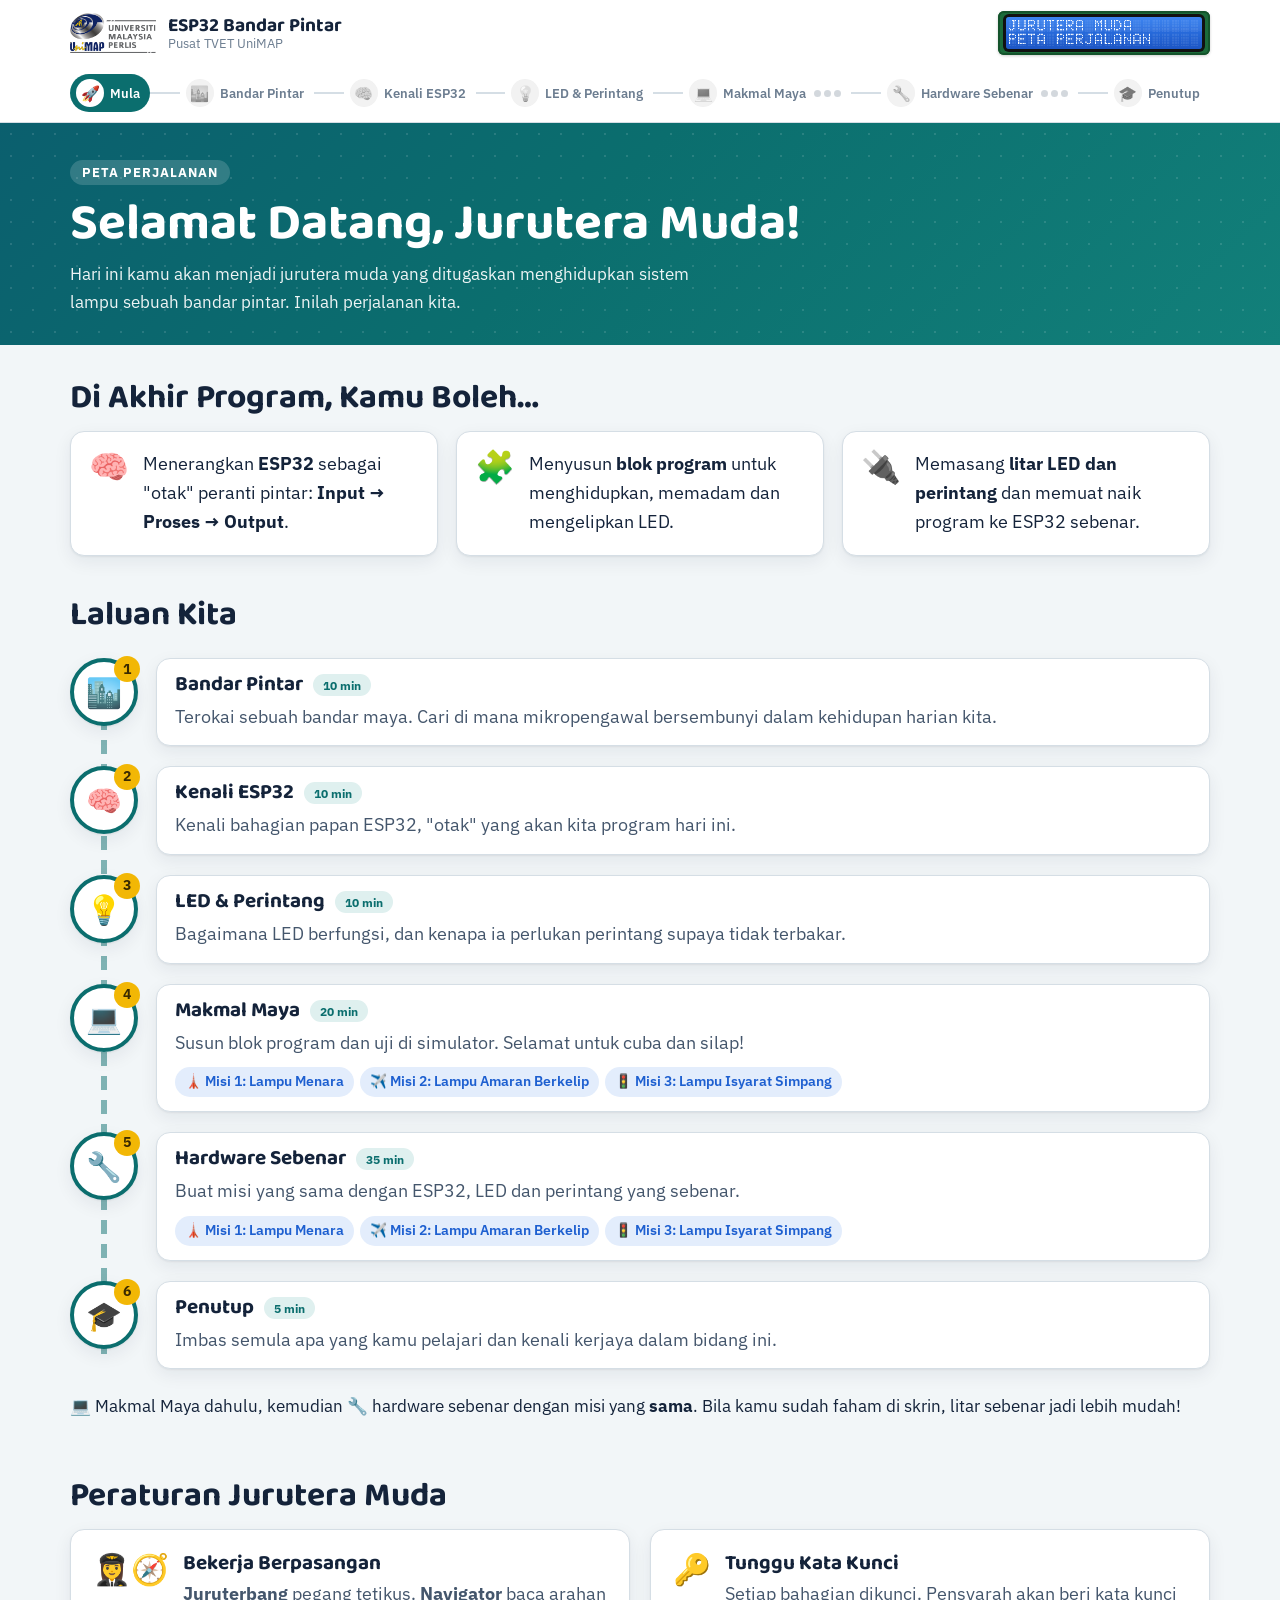
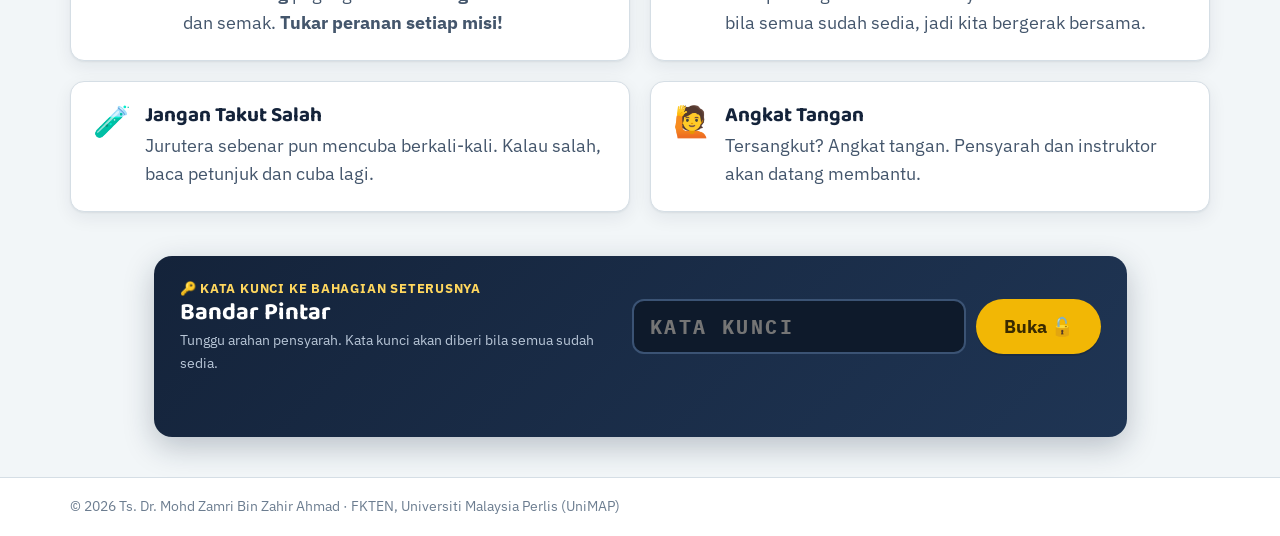
==== bandar.html @ cd4b2fec "ESP32 Bandar Pintar: interactive ESP32 training site for school students (cover LCD, journey, smart " ====
<!doctype html>
<html lang="ms">
<head>
<meta charset="utf-8">
<meta name="viewport" content="width=device-width, initial-scale=1">
<title>Bandar Pintar · ESP32 Bandar Pintar</title>
<link rel="preconnect" href="https://fonts.googleapis.com">
<link rel="preconnect" href="https://fonts.gstatic.com" crossorigin>
<link href="https://fonts.googleapis.com/css2?family=Baloo+2:wght@600;700;800&family=IBM+Plex+Mono:wght@500;600&family=IBM+Plex+Sans:wght@400;600;700&display=swap" rel="stylesheet">
<link rel="stylesheet" href="assets/css/site.css?v=4">
<link rel="stylesheet" href="assets/css/pages.css?v=4">

<link rel="icon" href="assets/img/icon.svg" type="image/svg+xml">
<script src="assets/js/config.js?v=4" defer></script>
<script src="assets/js/core.js?v=4" defer></script>
<script src="assets/js/city.js?v=4" defer></script>
</head>
<body data-step="bandar">
<main id="main"></main>
<div class="wrap" id="gate"></div>
</body>
</html>
---- assets/css/site.css ----
/* ESP32 Bandar Pintar: gaya laman */
:root {
  --paper: #f2f6f8;
  --surface: #ffffff;
  --ink: #14233a;
  --ink-2: #44566c;
  --ink-3: #6c7d90;
  --rule: #d5dee5;
  --teal: #0b6e6e;
  --teal-2: #0f8a8a;
  --teal-soft: #dff0ef;
  --blue: #1d5fd0;
  --blue-soft: #e3edfc;
  --amber: #b07300;
  --amber-2: #f2b705;
  --amber-soft: #fdf2d6;
  --red: #c8372d;
  --green: #1f8a4c;
  --green-soft: #def3e6;
  --focus: #1a73c7;
  --r: 14px;
  --sh: 0 1px 2px rgba(20, 35, 58, .06), 0 6px 18px rgba(20, 35, 58, .07);
  --sans: "IBM Plex Sans", "Segoe UI", Roboto, Arial, sans-serif;
  --fun: "Baloo 2", "IBM Plex Sans", "Segoe UI", sans-serif;
  --mono: "IBM Plex Mono", Consolas, monospace;
  --wrap: 1180px;
  color-scheme: light;
}
*, *::before, *::after { box-sizing: border-box; }
html { -webkit-text-size-adjust: 100%; text-size-adjust: 100%; }
body { margin: 0; background: var(--paper); color: var(--ink); font: 18px/1.6 var(--sans); -webkit-font-smoothing: antialiased; min-height: 100vh; display: flex; flex-direction: column; }
main { flex: 1; }
h1, h2, h3, h4 { font-family: var(--fun); line-height: 1.15; margin: 0 0 .4em; font-weight: 700; }
h1 { font-size: clamp(2rem, 1.4rem + 2.6vw, 3.2rem); }
h2 { font-size: clamp(1.5rem, 1.2rem + 1.2vw, 2.1rem); }
h3 { font-size: 1.3rem; }
p { margin: 0 0 1em; }
a { color: var(--teal); text-underline-offset: 3px; }
:focus-visible { outline: 3px solid var(--focus); outline-offset: 2px; border-radius: 4px; }
img { max-width: 100%; height: auto; }
code { font-family: var(--mono); font-size: .9em; background: var(--teal-soft); padding: 1px 6px; border-radius: 5px; }
.wrap { max-width: var(--wrap); margin: 0 auto; padding: 0 20px; }
.sr-only { position: absolute; width: 1px; height: 1px; padding: 0; margin: -1px; overflow: hidden; clip: rect(0 0 0 0); border: 0; }
@media (max-width: 560px) { .wrap { padding: 0 16px; } body { font-size: 17px; } }

/* ---------- Butang ---------- */
.btn { display: inline-flex; align-items: center; justify-content: center; gap: 8px; font: 700 1rem var(--sans); color: #fff; background: var(--teal); border: 0; border-radius: 999px; padding: 11px 22px; cursor: pointer; text-decoration: none; transition: transform .12s, background .12s, box-shadow .12s; box-shadow: 0 2px 0 rgba(0,0,0,.15); }
.btn:hover { background: var(--teal-2); color: #fff; }
.btn:active { transform: translateY(1px); }
.btn.big { font-size: 1.12rem; padding: 14px 28px; }
.btn.amber { background: var(--amber-2); color: #3a2a00; }
.btn.amber:hover { background: #ffc62a; color: #3a2a00; }
.btn.blue { background: var(--blue); }
.btn.ghost { background: transparent; color: var(--teal); box-shadow: inset 0 0 0 2px var(--teal); }
.btn.ghost:hover { background: var(--teal-soft); color: var(--teal); }
.btn:disabled { opacity: .45; cursor: not-allowed; }
.linkish { background: none; border: 0; color: inherit; font: inherit; text-decoration: underline; cursor: pointer; padding: 0; }

/* ---------- Kepala ---------- */
.top { position: sticky; top: 0; z-index: 40; background: rgba(255,255,255,.94); -webkit-backdrop-filter: blur(8px); backdrop-filter: blur(8px); border-bottom: 1px solid var(--rule); }
.top-in { display: flex; align-items: center; gap: 16px; min-height: 66px; }
.brand { display: flex; align-items: center; gap: 12px; color: var(--ink); text-decoration: none; min-width: 0; }
.brand img { width: auto; height: 40px; cursor: default; }
.brand-t { display: flex; flex-direction: column; line-height: 1.15; min-width: 0; }
.brand-t strong { font-family: var(--fun); font-size: 1.2rem; }
.brand-t small { color: var(--ink-3); font-size: .8rem; }
.mini-lcd { margin-left: auto; padding: 6px 8px; background: #1b6b3a; border: 0; border-radius: 6px; box-shadow: inset 0 0 0 2px #14532b, 0 1px 3px rgba(0,0,0,.2); cursor: pointer; line-height: 0; flex: none; }
.mini-lcd canvas { width: 196px; height: auto; border-radius: 3px; box-shadow: 0 0 0 3px #111; }
.mini-lcd:hover { filter: brightness(1.06); }
@media (max-width: 560px) { .brand img { height: 30px; } .brand-t small { display: none; } .brand-t strong { font-size: 1rem; } .mini-lcd canvas { width: 150px; } }
@media (max-width: 380px) { .brand-t { display: none; } }

/* ---------- Peta perjalanan (jalur) ---------- */
.jb { display: flex; align-items: center; gap: 0; padding: 8px 0 10px; overflow-x: auto; scrollbar-width: none; }
.jb::-webkit-scrollbar { display: none; }
.jb-s { display: flex; align-items: center; gap: 6px; padding: 5px 10px 5px 6px; border-radius: 999px; font-size: .82rem; font-weight: 600; color: var(--ink-3); text-decoration: none; white-space: nowrap; flex: none; background: transparent; }
.jb-i { display: grid; place-items: center; width: 28px; height: 28px; border-radius: 50%; background: #e7edf1; font-size: .95rem; filter: grayscale(1); opacity: .7; }
.jb-s.done { color: var(--teal); }
.jb-s.done .jb-i { background: var(--teal-soft); filter: none; opacity: 1; }
.jb-s.now { background: var(--teal); color: #fff; }
.jb-s.now .jb-i { background: #fff; filter: none; opacity: 1; }
a.jb-s:hover { background: var(--teal-soft); }
.jb-line { flex: 1 0 14px; height: 2px; background: var(--rule); min-width: 10px; }
.jb-dots { display: inline-flex; gap: 3px; margin-left: 2px; }
.jb-dots i { width: 7px; height: 7px; border-radius: 50%; background: currentColor; opacity: .3; }
.jb-dots i.d { opacity: 1; }
.jb-dots i.n { opacity: 1; box-shadow: 0 0 0 2px rgba(255,255,255,.6); }
@media (max-width: 900px) { .jb-s:not(.now) .jb-t { display: none; } .jb-s:not(.now) { padding: 3px; } }

/* ---------- Kepala halaman ---------- */
.hero { background: linear-gradient(135deg, #0b5f6e 0%, #0b6e6e 45%, #12807a 100%); color: #fff; padding: 34px 0 30px; position: relative; overflow: hidden; }
.hero::after { content: ""; position: absolute; inset: 0; background-image: radial-gradient(rgba(255,255,255,.12) 1px, transparent 1px); background-size: 22px 22px; pointer-events: none; }
.hero .wrap { position: relative; z-index: 1; }
.hero .kick { display: inline-block; font: 700 .8rem var(--sans); letter-spacing: .08em; text-transform: uppercase; background: rgba(255,255,255,.16); padding: 4px 12px; border-radius: 999px; margin-bottom: 10px; }
.hero h1 { margin: 0 0 6px; }
.hero p { margin: 0; max-width: 62ch; opacity: .93; font-size: 1.08rem; }
.hero .hi-name { color: #ffe27a; }

.sec { padding: 34px 0; }
.sec + .sec { padding-top: 6px; }
.lead { font-size: 1.12rem; color: var(--ink-2); max-width: 70ch; }
.card { background: var(--surface); border: 1px solid var(--rule); border-radius: var(--r); box-shadow: var(--sh); padding: 22px; }
.grid2 { display: grid; grid-template-columns: 1fr 1fr; gap: 20px; }
.grid3 { display: grid; grid-template-columns: repeat(3, 1fr); gap: 18px; }
@media (max-width: 860px) { .grid2, .grid3 { grid-template-columns: 1fr; } }
.callout { border-left: 5px solid var(--amber-2); background: var(--amber-soft); padding: 14px 18px; border-radius: 0 10px 10px 0; margin: 16px 0; }
.callout.teal { border-color: var(--teal); background: var(--teal-soft); }
.callout.blue { border-color: var(--blue); background: var(--blue-soft); }
.callout strong:first-child { display: block; margin-bottom: 2px; }
.pill { display: inline-block; font: 700 .78rem var(--sans); padding: 3px 10px; border-radius: 999px; background: var(--teal-soft); color: var(--teal); }

/* ---------- Kotak kata kunci ---------- */
#gate { padding: 10px 0 40px; }
.gate { display: flex; flex-wrap: wrap; align-items: center; gap: 16px 24px; background: linear-gradient(135deg, #14233a, #1f3554); color: #fff; border-radius: 18px; padding: 22px 26px; box-shadow: 0 10px 30px rgba(20,35,58,.25); }
.gate.open { justify-content: space-between; }
.gate-txt { flex: 1 1 280px; display: flex; flex-direction: column; }
.gate-k { font-size: .82rem; letter-spacing: .06em; text-transform: uppercase; color: #ffd75e; font-weight: 700; }
.gate strong { font-family: var(--fun); font-size: 1.5rem; line-height: 1.2; }
.gate small { color: #b9c7d8; font-size: .9rem; }
.gate-in { display: flex; gap: 10px; flex: 1 1 320px; }
.gate-in input { flex: 1; min-width: 0; font: 700 1.25rem var(--mono); letter-spacing: .12em; text-transform: uppercase; padding: 12px 16px; border-radius: 12px; border: 2px solid #3b5374; background: #0e1a2b; color: #fff; }
.gate-in input:focus { border-color: #ffd75e; outline: none; }
.gate .btn { background: var(--amber-2); color: #3a2a00; }
.gate-msg { flex-basis: 100%; margin: 0; min-height: 1.4em; font-weight: 600; }
.gate-msg.bad { color: #ff9d8f; }
.gate-msg.ok { color: #8ff0b4; }
.shake { animation: shake .4s; }
@keyframes shake { 20%, 60% { transform: translateX(-8px); } 40%, 80% { transform: translateX(8px); } }

/* ---------- Dialog ---------- */
.dlg-back { position: fixed; inset: 0; z-index: 100; background: rgba(10, 20, 35, .55); display: grid; place-items: center; padding: 16px; animation: fade .15s; }
.dlg { position: relative; background: var(--surface); border-radius: 16px; padding: 26px; width: min(460px, 100%); max-height: calc(100vh - 32px); overflow: auto; box-shadow: 0 20px 60px rgba(0,0,0,.3); }
.dlg.wide { width: min(720px, 100%); }
.dlg-x { position: absolute; top: 10px; right: 10px; width: 36px; height: 36px; border-radius: 50%; border: 0; background: #eef2f5; cursor: pointer; font-size: 1rem; }
.dlg h2 { padding-right: 40px; }
.dlg h3 { margin-top: 18px; font-size: 1.1rem; }
@keyframes fade { from { opacity: 0; } }
.names label { display: block; font-weight: 600; margin-bottom: 12px; }
.names input { display: block; width: 100%; margin-top: 4px; font: 600 1.1rem var(--sans); text-transform: uppercase; padding: 10px 12px; border: 2px solid var(--rule); border-radius: 10px; }
.names input:focus { border-color: var(--teal); outline: none; }
.err { color: var(--red); font-weight: 600; min-height: 1.2em; margin: 0 0 10px; }
.tbl-wrap { overflow-x: auto; }
.tbl { width: 100%; border-collapse: collapse; font-size: .95rem; }
.tbl th, .tbl td { text-align: left; padding: 7px 10px; border-bottom: 1px solid var(--rule); }
.tbl th { background: #f1f5f8; font-size: .85rem; }
.seg { display: inline-flex; border: 2px solid var(--teal); border-radius: 999px; overflow: hidden; flex-wrap: wrap; }
.seg button { border: 0; background: transparent; padding: 8px 16px; font: 700 .92rem var(--sans); color: var(--teal); cursor: pointer; }
.seg button.on { background: var(--teal); color: #fff; }
.fac-act { display: flex; flex-wrap: wrap; gap: 10px; }

/* ---------- Kuiz ---------- */
.qz { background: var(--surface); border: 1px solid var(--rule); border-radius: 12px; padding: 16px 18px; margin-bottom: 12px; }
.qz.ok { border-color: #9bd8b3; background: #f5fbf7; }
.qz-q { font-weight: 600; margin-bottom: 10px; display: flex; gap: 10px; }
.qz-n { flex: none; display: grid; place-items: center; width: 28px; height: 28px; border-radius: 50%; background: var(--teal); color: #fff; font-size: .9rem; }
.qz-o { display: flex; flex-wrap: wrap; gap: 8px; }
.qz-o button { font: 600 1rem var(--sans); padding: 9px 16px; border-radius: 10px; border: 2px solid var(--rule); background: #fff; cursor: pointer; color: var(--ink); }
.qz-o button:hover { border-color: var(--teal); }
.qz-o button.right { border-color: var(--green); background: var(--green-soft); }
.qz-o button.wrong { border-color: #e5a29a; background: #fdeceb; text-decoration: line-through; }
.qz-why { margin: 10px 0 0; color: var(--ink-2); font-size: .95rem; }
.qz-sum { font-weight: 700; color: var(--green); }

/* ---------- Kaki ---------- */
.foot { border-top: 1px solid var(--rule); color: var(--ink-3); font-size: .85rem; padding: 18px 0; background: #fff; }

/* ---------- ESP32 (SVG) ---------- */
svg text { font-family: var(--sans); }
.dk-pcb { fill: #1c2a36; stroke: #0c141b; stroke-width: 2; }
.dk-can { fill: #b8c2cb; stroke: #7d8a96; stroke-width: 1.5; }
.dk-can-t { fill: #1c2a36; font: 600 13px var(--sans); }
.dk-can-s { fill: #3b4a57; font: 10.5px var(--sans); }
.dk-ant { fill: none; stroke: #d9b45f; stroke-width: 3; }
.dk-usb { fill: #aeb8c1; stroke: #6d7a86; }
.dk-chip { fill: #0e1419; }
.dk-btnb { fill: #d7dde2; }
.dk-btnc { fill: #2b3640; stroke: #11181f; stroke-width: 2; }
.dk-btnc.down { fill: var(--amber-2); }
.dk-t { fill: #e6edf3; font: 600 10px var(--sans); }
.dk-led.red { fill: #5a2320; transition: fill .15s; }
.dk-led.red.on { fill: #ff4a3d; filter: drop-shadow(0 0 5px #ff4a3d); }
.dk-led.blue { fill: #1d2c4a; transition: fill .1s; }
.dk-led.blue.on { fill: #4ea3ff; filter: drop-shadow(0 0 8px #4ea3ff); }
.dk-pin { fill: #d9b45f; stroke: #8a6a1f; }
.dk-pin.hi { fill: var(--amber-2); stroke: #fff; stroke-width: 1.5; }
.dk-pl { fill: #c9d4dd; font: 7px var(--sans); }
.dk-pl.hi { fill: #ffd27a; font-weight: 700; font-size: 8.5px; }

/* ---------- Konfeti ---------- */
.confetti { position: fixed; inset: 0; pointer-events: none; z-index: 200; }

@media (prefers-reduced-motion: reduce) { *, *::before, *::after { animation-duration: .01ms !important; animation-iteration-count: 1 !important; transition-duration: .01ms !important; } }
.gate-in input { width: 100%; }
.gate-in, .gate-txt { min-width: 0; }
@media (max-width: 560px) {
  .gate { padding: 18px; }
  .gate-in { flex: 1 1 100%; flex-direction: column; }
  .gate strong { font-size: 1.25rem; }
}
---- assets/css/pages.css ----
/* ESP32 Bandar Pintar: gaya setiap halaman */

/* ================= Halaman hadapan ================= */
.cover { background: radial-gradient(1200px 500px at 50% -10%, #1f3d63 0%, #10203a 55%, #0b1628 100%); color: #fff; padding: 26px 0 30px; position: relative; overflow: hidden; }
.cover::before { content: ""; position: absolute; inset: 0; background-image: linear-gradient(rgba(255,255,255,.04) 1px, transparent 1px), linear-gradient(90deg, rgba(255,255,255,.04) 1px, transparent 1px); background-size: 32px 32px; pointer-events: none; }
.cover .wrap { position: relative; }
.cover-kick { text-align: center; margin: 0 0 8px; font-weight: 700; letter-spacing: .06em; text-transform: uppercase; font-size: .85rem; color: #ffd75e; }
.lcd-scene { max-width: 980px; margin: 0 auto; }
.lcd-scene svg { width: 100%; height: auto; display: block; }
.lcd-pcb { fill: #1d7a43; stroke: #145a30; stroke-width: 3; }
.lcd-hole { fill: #0e1b2e; stroke: #c9b26a; stroke-width: 4; }
.lcd-bezel { fill: #0b0b0b; }
.lcd-glass { width: 100%; height: 100%; line-height: 0; }
.lcd-glass canvas { width: 100%; height: 100%; display: block; border-radius: 3px; }
.lcd-bp { fill: #23436f; }
.hdr { fill: #d9b45f; stroke: #8a6a1f; }
.hdr-t { fill: #e9f1f8; font: 700 11px var(--sans); }
.scene-lab { fill: #b9c9dc; font: 700 15px var(--sans); }
.wire { fill: none; stroke: #6f7d8c; stroke-width: 6; stroke-linecap: round; stroke-linejoin: round; transition: stroke .3s; }
.wire.live { stroke-dasharray: 14 10; animation: flow 1s linear infinite; }
@keyframes flow { to { stroke-dashoffset: -24; } }
.cover-ctl { display: flex; flex-direction: column; align-items: center; gap: 8px; margin-top: 10px; }
.pwr-btn { display: inline-flex; align-items: center; gap: 12px; font: 800 1.25rem var(--fun); padding: 12px 30px 12px 14px; border-radius: 999px; border: 0; cursor: pointer; background: #e8eef4; color: #14233a; box-shadow: 0 4px 0 #9fb0c2, 0 10px 24px rgba(0,0,0,.3); transition: transform .1s, box-shadow .1s, background .2s; }
.pwr-btn:active { transform: translateY(3px); box-shadow: 0 1px 0 #9fb0c2; }
.pwr-ico { display: grid; place-items: center; width: 44px; height: 44px; border-radius: 50%; background: #c8372d; color: #fff; font-size: 1.4rem; }
.pwr-btn.on { background: #ffd75e; box-shadow: 0 4px 0 #b88f00, 0 0 30px rgba(255,215,94,.45); }
.pwr-btn.on .pwr-ico { background: #1f8a4c; }
.pwr-btn:not(.on) { animation: pulse 1.8s ease-in-out infinite; }
@keyframes pulse { 50% { box-shadow: 0 4px 0 #9fb0c2, 0 0 0 10px rgba(255,255,255,.12); } }
.cover-hint { margin: 0; color: #b9c9dc; text-align: center; min-height: 1.6em; }
.name-card { max-width: 860px; margin: 18px auto 0; background: rgba(255,255,255,.07); border: 1px solid rgba(255,255,255,.16); border-radius: 18px; padding: 20px 22px; text-align: center; animation: fade .3s; }
.name-card h2 { color: #ffd75e; margin-bottom: 2px; }
.name-card p { color: #c6d4e3; margin-bottom: 12px; }
.name-row { display: flex; align-items: flex-end; justify-content: center; gap: 12px; flex-wrap: wrap; }
.name-row label { display: flex; flex-direction: column; text-align: left; gap: 4px; font-weight: 600; font-size: .9rem; color: #c6d4e3; }
.name-row input { font: 700 1.3rem var(--mono); letter-spacing: .06em; text-transform: uppercase; width: 190px; padding: 10px 14px; border-radius: 12px; border: 2px solid #3b5374; background: #0e1a2b; color: #fff; }
.name-row input:focus { border-color: #ffd75e; outline: none; }
.name-row .amp { font: 800 1.8rem var(--fun); color: #ffd75e; padding-bottom: 6px; }
.name-card .err { color: #ff9d8f; margin: 8px 0 0; }
.info { margin: 0; }
.ir { display: grid; grid-template-columns: 100px 1fr; gap: 10px; padding: 8px 0; border-bottom: 1px dashed var(--rule); }
.ir:last-child { border-bottom: 0; }
.ir dt { font-weight: 700; color: var(--ink-3); font-size: .92rem; }
.ir dd { margin: 0; font-weight: 600; }
.person { display: flex; gap: 14px; align-items: center; padding: 10px 0; }
.person img { width: 72px; height: 72px; border-radius: 50%; object-fit: cover; flex: none; box-shadow: 0 0 0 3px var(--teal-soft); }
.person strong { display: block; line-height: 1.3; }
.person span { display: block; font-size: .9rem; color: var(--ink-2); }
.person .fac { color: var(--ink-3); font-size: .85rem; }
.team-card .mt { margin-top: 14px; }
@media (max-width: 560px) {
  .name-row input { width: 100%; }
  .name-row label { flex: 1 1 100%; }
  .name-row .amp { display: none; }
  .ir { grid-template-columns: 1fr; gap: 0; }
}

/* ================= Peta perjalanan ================= */
.goals .goal { background: var(--surface); border: 1px solid var(--rule); border-radius: var(--r); padding: 18px; display: flex; gap: 14px; align-items: flex-start; box-shadow: var(--sh); }
.goal p { margin: 0; }
.goal-i { font-size: 2rem; line-height: 1; }
.road { list-style: none; margin: 0; padding: 0; position: relative; }
.road::before { content: ""; position: absolute; left: 31px; top: 20px; bottom: 20px; width: 6px; border-radius: 3px; background: repeating-linear-gradient(var(--teal) 0 14px, transparent 14px 24px); opacity: .5; }
.stop { position: relative; display: flex; gap: 18px; padding: 10px 0; animation: rise .5s both; animation-delay: calc(var(--i) * 90ms); }
@keyframes rise { from { opacity: 0; transform: translateY(12px); } }
.stop-n { position: relative; flex: none; width: 68px; height: 68px; border-radius: 50%; background: #fff; border: 4px solid var(--teal); display: grid; place-items: center; font-size: 1.8rem; box-shadow: var(--sh); }
.stop-n b { position: absolute; top: -6px; right: -6px; width: 26px; height: 26px; border-radius: 50%; background: var(--amber-2); color: #3a2a00; font-size: .85rem; display: grid; place-items: center; }
.stop-b { flex: 1; background: var(--surface); border: 1px solid var(--rule); border-radius: var(--r); padding: 14px 18px; box-shadow: var(--sh); }
.stop-h { display: flex; align-items: center; gap: 10px; flex-wrap: wrap; }
.stop-h h3 { margin: 0; }
.stop-b p { margin: 6px 0 0; color: var(--ink-2); }
.stop-m { display: flex; flex-wrap: wrap; gap: 6px; margin-top: 10px; }
.mchip { font-size: .85rem; font-weight: 600; background: var(--blue-soft); color: var(--blue); padding: 4px 10px; border-radius: 999px; }
.road-note { margin-top: 14px; font-size: 1.05rem; }
.rule { display: flex; gap: 14px; align-items: flex-start; }
.rule-i { font-size: 1.9rem; line-height: 1.1; flex: none; }
.rule h3 { margin-bottom: 4px; }
.rule p { margin: 0; color: var(--ink-2); }

/* ================= Bandar pintar ================= */
.q-ico { display: inline-grid; place-items: center; width: 24px; height: 24px; border-radius: 50%; background: var(--amber-2); color: #3a2a00; font-weight: 800; font-size: .9rem; }
.city-top { display: flex; justify-content: space-between; align-items: center; gap: 12px; flex-wrap: wrap; margin-bottom: 12px; }
.found { font-weight: 700; display: flex; align-items: center; gap: 10px; }
.f-bar { display: inline-block; width: 160px; height: 10px; border-radius: 5px; background: #e1e8ed; overflow: hidden; }
.f-bar i { display: block; height: 100%; width: 0; background: var(--green); transition: width .4s; }
.city-wrap { display: grid; grid-template-columns: 1fr 340px; gap: 18px; align-items: start; }
@media (max-width: 1000px) { .city-wrap { grid-template-columns: 1fr; } }
.city { border-radius: var(--r); overflow: hidden; box-shadow: var(--sh); border: 1px solid var(--rule); }
.city svg { display: block; width: 100%; height: auto; }
.city .sky { fill: url(#skyD); transition: fill .6s; }
.city .night .sky { fill: url(#skyN); }
.city .stars { opacity: 0; transition: opacity .6s; } .city .night .stars { opacity: 1; }
.star { fill: #fff; }
.sun { fill: #ffd34d; transition: opacity .6s; } .night .sun { opacity: 0; }
.moon { opacity: 0; transition: opacity .6s; } .moon circle { fill: #f4f1d0; } .moon .moon-cut { fill: #1a2850; } .night .moon { opacity: 1; }
.hill { fill: #9fd19a; } .night .hill { fill: #2c4a3a; }
.bld.b1 { fill: #5d7896; } .bld.b2 { fill: #c58b5a; } .night .bld.b1 { fill: #2c3b52; } .night .bld.b2 { fill: #5b4030; }
.win { fill: #d9ecf7; } .night .win { fill: #ffd86b; }
.tower { fill: #c84a3c; } .tower-x { stroke: #fff; stroke-width: 4; } .night .tower { fill: #6a2d27; }
.beacon { fill: #6a1d17; } .beacon.on { fill: #ff3b2f; filter: drop-shadow(0 0 10px #ff3b2f); }
.shaft { fill: #34495e; } .liftcar { fill: #f2b705; transition: transform 1.2s ease-in-out; }
.ldisp { fill: #111; } .ldisp-t { fill: #ff5a4a; font: 700 13px var(--mono); }
.ac { fill: #eef2f5; stroke: #9aa7b3; stroke-width: 2; } .ac-f { fill: #cfd8df; } .ac-b { stroke: #5b6b78; stroke-width: 4; stroke-linecap: round; }
.ac-blades { transform-origin: 558px 320px; } .ac-blades.spin { animation: spin .5s linear infinite; }
@keyframes spin { to { transform: rotate(360deg); } }
.pave { fill: #c9ced3; } .road { fill: #3b4249; } .lane { stroke: #f2f2f2; stroke-width: 4; stroke-dasharray: 30 24; } .grass { fill: #7dbb6f; }
.night .road { fill: #22272c; } .night .grass { fill: #2e5233; } .night .pave { fill: #6a7178; }
.stopline { fill: #fff; opacity: .8; }
.pole { fill: #5b6670; } .arm { fill: none; stroke: #5b6670; stroke-width: 5; } .lhead { fill: #3b4249; }
.lbulb { fill: #8a8f94; } .lbeam { fill: #ffe68a; opacity: 0; transition: opacity .5s; }
.night .lbulb { fill: #fff3b0; filter: drop-shadow(0 0 8px #ffe68a); } .night .lbeam { opacity: .35; }
.ldr rect { fill: #e45a3a; }
.tl-box { fill: #1d2328; } .tl { opacity: .25; } .tl.r { fill: #ff3b2f; } .tl.y { fill: #ffc400; } .tl.g { fill: #2ee06a; }
.tl.on { opacity: 1; filter: drop-shadow(0 0 8px currentColor); }
.car { fill: #1d6fe0; } .carw { fill: #cfe6ff; } .tyre { fill: #111; }
.roof { fill: #8c3b2e; } .house { fill: #f0e2c4; } .door { fill: #7a5236; } .night .house { fill: #8a7d63; }
.gate-rail { fill: none; } .gate-bar { fill: #4a5560; } #gate { transition: transform 1.2s ease-in-out; }
.hot { cursor: pointer; }
.hot-r { fill: rgba(242,183,5,.35); animation: ping 1.6s ease-out infinite; transform-box: fill-box; transform-origin: center; }
.hot-c { fill: var(--amber-2); stroke: #fff; stroke-width: 3; }
.hot-t { fill: #3a2a00; font: 800 24px var(--sans); pointer-events: none; }
.hot.seen .hot-c { fill: var(--green); } .hot.seen .hot-t { fill: #fff; } .hot.seen .hot-r { animation: none; opacity: 0; }
.hot.sel .hot-c { stroke: #14233a; stroke-width: 4; }
.hot:focus-visible { outline: none; } .hot:focus-visible .hot-c { stroke: var(--focus); stroke-width: 5; }
@keyframes ping { 0% { transform: scale(.7); opacity: 1; } 100% { transform: scale(1.7); opacity: 0; } }
.dev-panel { min-height: 240px; }
.dev-empty { text-align: center; color: var(--ink-2); } .dev-empty > span { font-size: 2.6rem; }
.dev-h { display: flex; align-items: center; gap: 10px; } .dev-h h3 { margin: 0; } .dev-i { font-size: 2rem; }
.dev-m { font-weight: 700; color: var(--amber); background: var(--amber-soft); padding: 8px 12px; border-radius: 10px; margin: 12px 0 0; }
.ipo { display: flex; align-items: stretch; gap: 8px; }
.ipo-b { flex: 1; border-radius: 12px; padding: 12px; display: flex; flex-direction: column; align-items: center; text-align: center; gap: 2px; }
.ipo-b span { font-size: 2rem; } .ipo-b strong { letter-spacing: .06em; } .ipo-b small { color: var(--ink-2); line-height: 1.35; }
.ipo-b.in { background: var(--blue-soft); } .ipo-b.in strong { color: var(--blue); }
.ipo-b.pr { background: var(--teal-soft); } .ipo-b.pr strong { color: var(--teal); }
.ipo-b.out { background: var(--amber-soft); } .ipo-b.out strong { color: var(--amber); }
.ipo-a { align-self: center; font-size: 1.4rem; color: var(--ink-3); }
.ipo.sm { flex-direction: column; } .ipo.sm .ipo-b { padding: 8px; } .ipo.sm .ipo-a { transform: rotate(90deg); font-size: 1rem; line-height: 1; }
.ipo.big .ipo-b { padding: 20px; }
@media (max-width: 700px) { .ipo.big { flex-direction: column; } .ipo.big .ipo-a { transform: rotate(90deg); } }

/* ================= Kenali ESP32 ================= */
.esp-top { display: flex; justify-content: space-between; align-items: center; gap: 12px; flex-wrap: wrap; margin-bottom: 12px; }
.esp-top h2 { margin: 0; }
.esp-grid { display: grid; grid-template-columns: 1.6fr 1fr; gap: 18px; align-items: stretch; }
@media (max-width: 900px) { .esp-grid { grid-template-columns: 1fr; } }
.esp-board { background: #0f1c2b; display: grid; place-items: center; padding: 16px; }
.esp-board svg { width: 100%; height: auto; }
.prt { cursor: pointer; transition: opacity .15s; }
.prt:hover { filter: brightness(1.25); }
.prt.sel { filter: drop-shadow(0 0 6px #ffd75e) brightness(1.3); }
.esp-info { min-height: 200px; }
.part-list { display: flex; flex-wrap: wrap; gap: 8px; margin-top: 14px; }
.part-list button { display: inline-flex; align-items: center; gap: 6px; font: 600 .95rem var(--sans); padding: 8px 14px; border-radius: 999px; border: 2px solid var(--rule); background: #fff; cursor: pointer; color: var(--ink); }
.part-list button.seen { border-color: #9bd8b3; background: #f3fbf6; }
.part-list button.on { border-color: var(--teal); background: var(--teal); color: #fff; }
.flow { display: flex; align-items: stretch; gap: 8px; margin: 14px 0 18px; }
.fl { flex: 1; background: var(--surface); border: 2px solid var(--rule); border-radius: var(--r); padding: 16px 10px; text-align: center; display: flex; flex-direction: column; gap: 2px; transition: all .3s; }
.fl span { font-size: 2.2rem; } .fl small { color: var(--ink-3); }
.fl.on { border-color: var(--amber-2); background: var(--amber-soft); transform: translateY(-4px); box-shadow: var(--sh); }
.fl-a { align-self: center; font-size: 1.5rem; color: var(--ink-3); }
@media (max-width: 760px) { .flow { flex-direction: column; } .fl-a { transform: rotate(90deg); } }
.sl .card p { margin: 0; }
.hl-list { padding-left: 0; list-style: none; } .hl-list li { margin-bottom: 10px; font-size: 1.08rem; }
.hl-list b { display: inline-block; min-width: 64px; text-align: center; border-radius: 8px; padding: 2px 8px; margin-right: 6px; font-family: var(--mono); }
b.hi { background: #ffe1dc; color: var(--red); } b.lo { background: #e6ebef; color: var(--ink-2); }
.hl-demo { text-align: center; } .hl-demo svg { width: 100%; height: auto; max-width: 420px; }
.hl-read { margin: 10px 0 0; min-height: 1.6em; }
.hl-esp { fill: #1c2a36; } .hl-t { fill: #fff; font: 700 15px var(--sans); } .hl-s { fill: var(--ink-3); font: 600 12px var(--sans); }
.hl-esp + .hl-t + .hl-s, .hl-esp ~ .hl-s:first-of-type { fill: #b8c8d8; }
.hl-w { fill: none; stroke: #8a99a8; stroke-width: 5; stroke-linecap: round; stroke-linejoin: round; }
.hl-w.live { stroke: var(--red); stroke-dasharray: 12 8; animation: flow 1s linear infinite; }
.hl-res { fill: #e9d3a8; stroke: #a07a3a; stroke-width: 2; }
.hl-led { fill: #6e2a24; stroke: #3a1512; stroke-width: 2; transition: fill .2s; } .hl-led.on { fill: #ff3b2f; filter: drop-shadow(0 0 14px #ff3b2f); }
.hl-v { fill: var(--red); font: 700 14px var(--mono); }

/* ================= LED dan perintang ================= */
.led-anat { width: 100%; max-width: 360px; display: block; margin: 0 auto; }
.la-body { fill: rgba(255, 70, 50, .85); stroke: #a3271b; stroke-width: 2; } .la-rim { fill: #d9493a; }
.la-leg { stroke: #9aa5ae; stroke-width: 6; stroke-linecap: round; }
.la-t { fill: var(--ink-2); font: 700 14px var(--sans); } .la-big { fill: var(--red); font: 800 34px var(--sans); } .la-s { fill: var(--ink-3); font: 700 12px var(--sans); }
.la-big + .la-t { fill: var(--red); }
.pol svg { width: 100%; height: auto; max-width: 360px; display: block; margin: 0 auto; }
.pol-ctl { display: flex; align-items: center; gap: 12px; flex-wrap: wrap; margin-top: 8px; }
.dio { fill: #b0b9c1; stroke: #555; stroke-width: 2; } .dio.on { fill: #ff3b2f; } .dio-k { stroke: #333; stroke-width: 4; }
.glow { fill: none; } .glow.on { fill: rgba(255,59,47,.18); }
.analogy .an { background: var(--surface); border: 1px solid var(--rule); border-radius: var(--r); padding: 16px; display: flex; flex-direction: column; gap: 2px; text-align: center; box-shadow: var(--sh); }
.analogy .an span { font-size: 2.4rem; } .analogy .an small { color: var(--ink-2); }
.analogy { margin-bottom: 18px; }
.exp-grid { display: grid; grid-template-columns: 1.3fr 1fr; gap: 20px; align-items: center; }
@media (max-width: 860px) { .exp-grid { grid-template-columns: 1fr; } }
.exp svg { width: 100%; height: auto; background: #f7fafc; border-radius: 12px; }
.wireL { fill: none; stroke: #4a5866; stroke-width: 4; stroke-linejoin: round; } .leadL { stroke: #9aa5ae; stroke-width: 4; }
.res-b { fill: #e9d3a8; stroke: #a07a3a; stroke-width: 1.5; }
.ex-t { fill: var(--ink-2); font: 700 13px var(--sans); }
.led-b { fill: #7a2c25; stroke: #3a1512; stroke-width: 2; transition: fill .2s; } .led-b.burnt { fill: #2b2b2b; }
.led-glow { transition: r .2s; }
.smoke circle { fill: rgba(90,90,90,.5); animation: smoke 1.6s ease-out infinite; } .smoke circle:nth-child(2) { animation-delay: .4s; } .smoke circle:nth-child(3) { animation-delay: .8s; }
@keyframes smoke { from { opacity: .8; transform: translateY(6px); } to { opacity: 0; transform: translateY(-14px); } }
.eflow { fill: #ffd75e; stroke: #b07300; stroke-width: 1; }
.rlab { font-weight: 700; display: block; font-size: 1.1rem; } .rlab output { color: var(--teal); font-family: var(--mono); }
#rSl { width: 100%; height: 34px; accent-color: var(--teal); }
.rticks { display: flex; justify-content: space-between; color: var(--ink-3); font-size: .82rem; }
.rstat { margin: 12px 0; padding: 12px 14px; border-radius: 12px; font-size: 1.02rem; }
.rstat.ok { background: var(--green-soft); } .rstat.warn { background: #ffe9d6; } .rstat.bad { background: #fde2df; } .rstat.dim { background: #eceff3; }
.rstat .btn { margin-top: 8px; }
.calc { font-family: var(--mono); font-size: .98rem; background: #0f1c2b; color: #e6f0fa; border-radius: 12px; padding: 12px 14px; }
.cl span { display: inline-block; min-width: 54px; color: #8fd3c8; } .cl.big strong { color: #ffd75e; font-size: 1.15rem; } .cl small { color: #9fb2c4; font-family: var(--sans); }
.bands td i { display: inline-block; width: 16px; height: 16px; border-radius: 4px; vertical-align: -3px; margin-right: 6px; box-shadow: inset 0 0 0 1px rgba(0,0,0,.2); }
.bands-sum { margin: 10px 0 0; font-size: 1.15rem; color: var(--teal); }
.card > svg { width: 100%; height: auto; }

/* ================= Penutup ================= */
.end-cover { text-align: center; padding: 34px 0 40px; }
.end-lcd { max-width: 760px; margin: 0 auto; }
.end-pcb { background: #1d7a43; border: 3px solid #145a30; border-radius: 14px; padding: 22px 26px; box-shadow: 0 16px 40px rgba(0,0,0,.4); }
.end-pcb canvas { width: 100%; height: auto; display: block; border: 6px solid #0b0b0b; border-radius: 6px; }
.end-h { margin: 22px 0 6px; color: #fff; } .end-h span { color: #ffd75e; }
.end-p { color: #c6d4e3; font-size: 1.15rem; max-width: 60ch; margin: 0 auto 16px; }
.recap { list-style: none; padding: 0; margin: 0; display: grid; gap: 8px; }
.recap li { display: flex; gap: 12px; align-items: center; background: var(--surface); border: 1px solid var(--rule); border-radius: 12px; padding: 12px 16px; }
.recap li span { font-size: 1.6rem; }
.recap li.ok { border-color: #9bd8b3; }
.job { display: flex; gap: 14px; align-items: flex-start; } .job > span { font-size: 2.2rem; } .job p { margin: 0; color: var(--ink-2); } .job h3 { margin-bottom: 4px; }
.thanks { font-weight: 600; line-height: 1.7; }
.small-mut { color: var(--ink-3); font-size: .9rem; margin: 0; }
.lcd-scene .wire { filter: drop-shadow(0 0 1.5px rgba(255,255,255,.55)); }
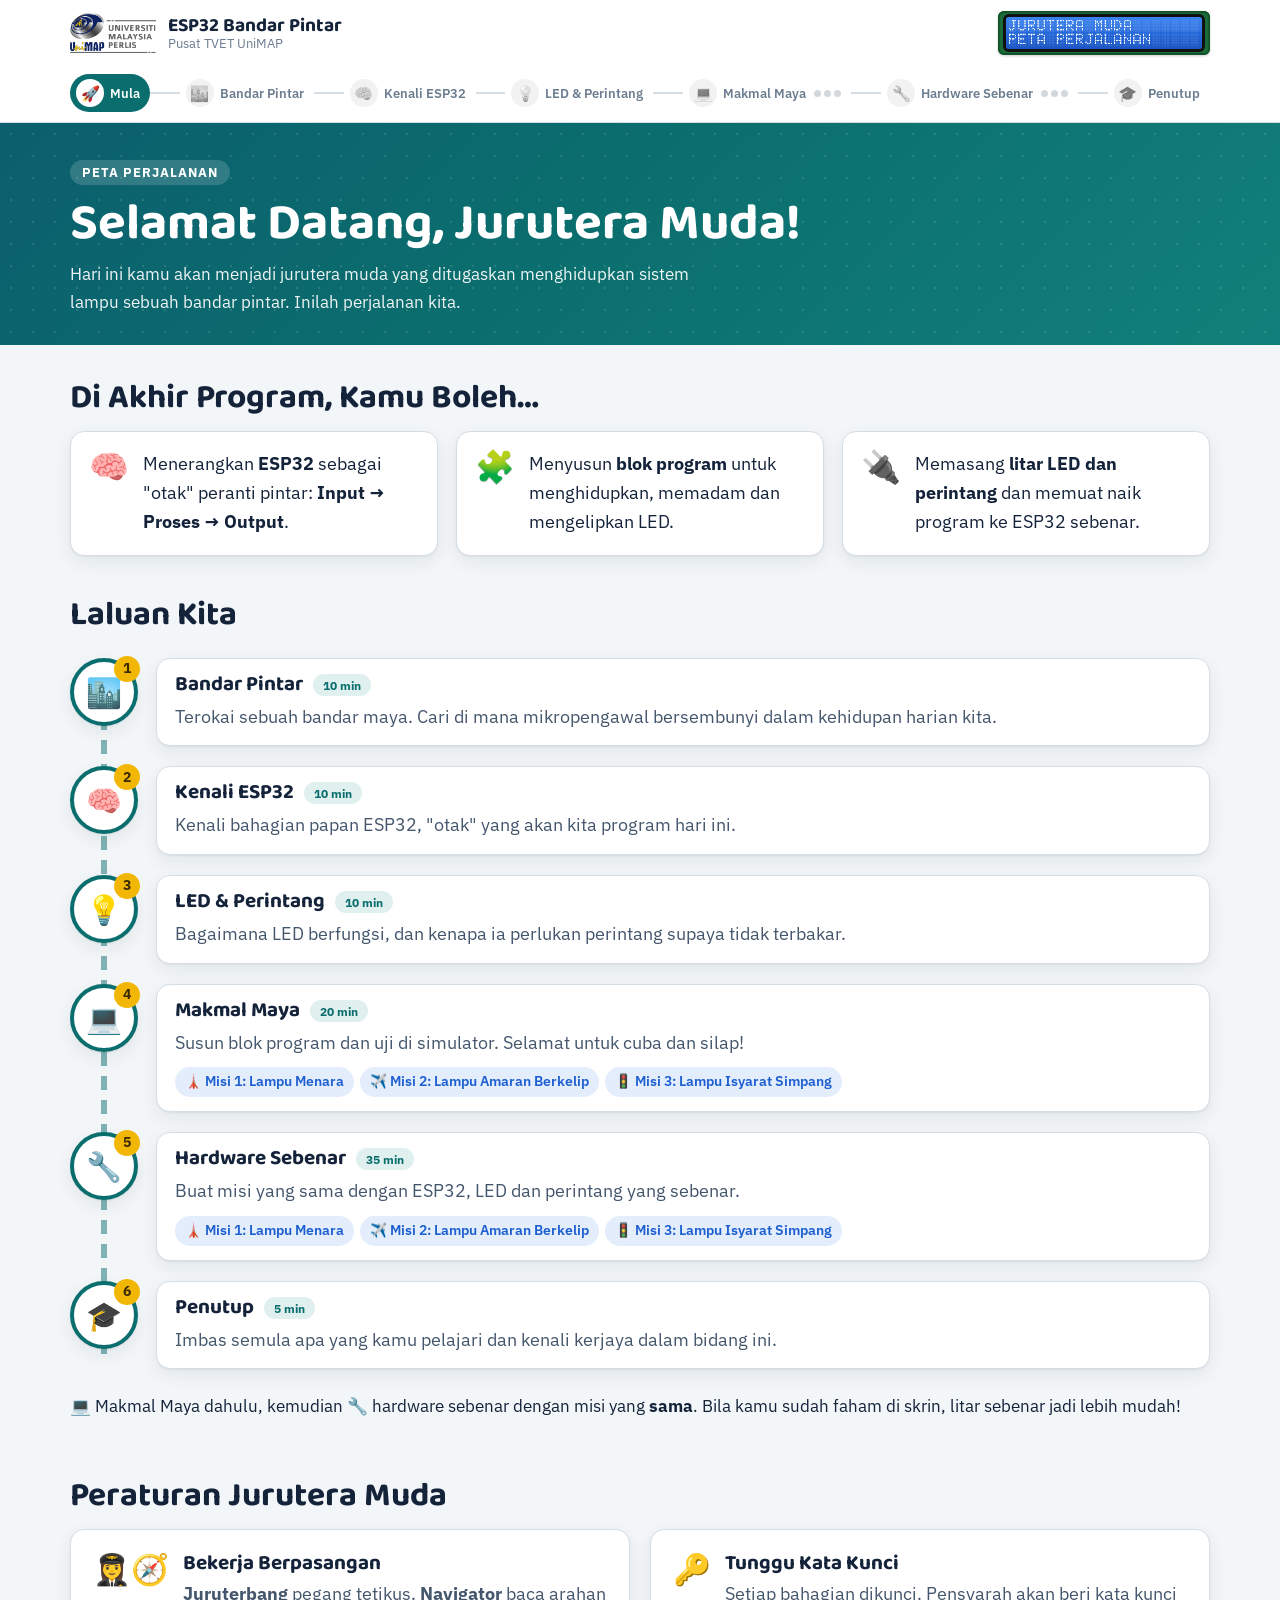
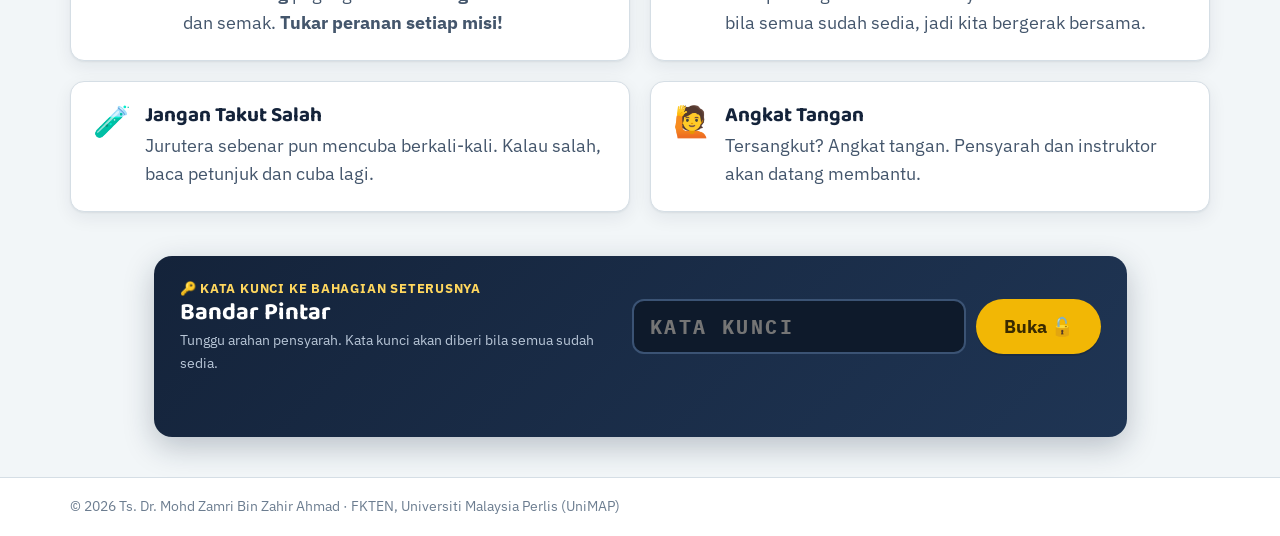
==== commit e094f3f0: "Bandar Pintar: the keyword box to Kenali ESP32 was hidden because the house gate drawing shared its " ====
--- a/bandar.html
+++ b/bandar.html
@@ -7,13 +7,13 @@
 <link rel="preconnect" href="https://fonts.googleapis.com">
 <link rel="preconnect" href="https://fonts.gstatic.com" crossorigin>
 <link href="https://fonts.googleapis.com/css2?family=Baloo+2:wght@600;700;800&family=IBM+Plex+Mono:wght@500;600&family=IBM+Plex+Sans:wght@400;600;700&display=swap" rel="stylesheet">
-<link rel="stylesheet" href="assets/css/site.css?v=4">
-<link rel="stylesheet" href="assets/css/pages.css?v=4">
+<link rel="stylesheet" href="assets/css/site.css?v=5">
+<link rel="stylesheet" href="assets/css/pages.css?v=5">
 
 <link rel="icon" href="assets/img/icon.svg" type="image/svg+xml">
-<script src="assets/js/config.js?v=4" defer></script>
-<script src="assets/js/core.js?v=4" defer></script>
-<script src="assets/js/city.js?v=4" defer></script>
+<script src="assets/js/config.js?v=5" defer></script>
+<script src="assets/js/core.js?v=5" defer></script>
+<script src="assets/js/city.js?v=5" defer></script>
 </head>
 <body data-step="bandar">
 <main id="main"></main>
--- a/assets/css/site.css
+++ b/assets/css/site.css
@@ -197,3 +197,5 @@
   .gate-in { flex: 1 1 100%; flex-direction: column; }
   .gate strong { font-size: 1.25rem; }
 }
+.gnote { margin-top: 14px; background: var(--green-soft); border: 2px solid #9bd8b3; border-radius: 12px; padding: 12px 14px; }
+.gnote p { margin: 0 0 8px; }
--- a/assets/css/pages.css
+++ b/assets/css/pages.css
@@ -114,7 +114,7 @@
 .tl.on { opacity: 1; filter: drop-shadow(0 0 8px currentColor); }
 .car { fill: #1d6fe0; } .carw { fill: #cfe6ff; } .tyre { fill: #111; }
 .roof { fill: #8c3b2e; } .house { fill: #f0e2c4; } .door { fill: #7a5236; } .night .house { fill: #8a7d63; }
-.gate-rail { fill: none; } .gate-bar { fill: #4a5560; } #gate { transition: transform 1.2s ease-in-out; }
+.gate-rail { fill: none; } .gate-bar { fill: #4a5560; } #pagarG { transition: transform 1.2s ease-in-out; }
 .hot { cursor: pointer; }
 .hot-r { fill: rgba(242,183,5,.35); animation: ping 1.6s ease-out infinite; transform-box: fill-box; transform-origin: center; }
 .hot-c { fill: var(--amber-2); stroke: #fff; stroke-width: 3; }
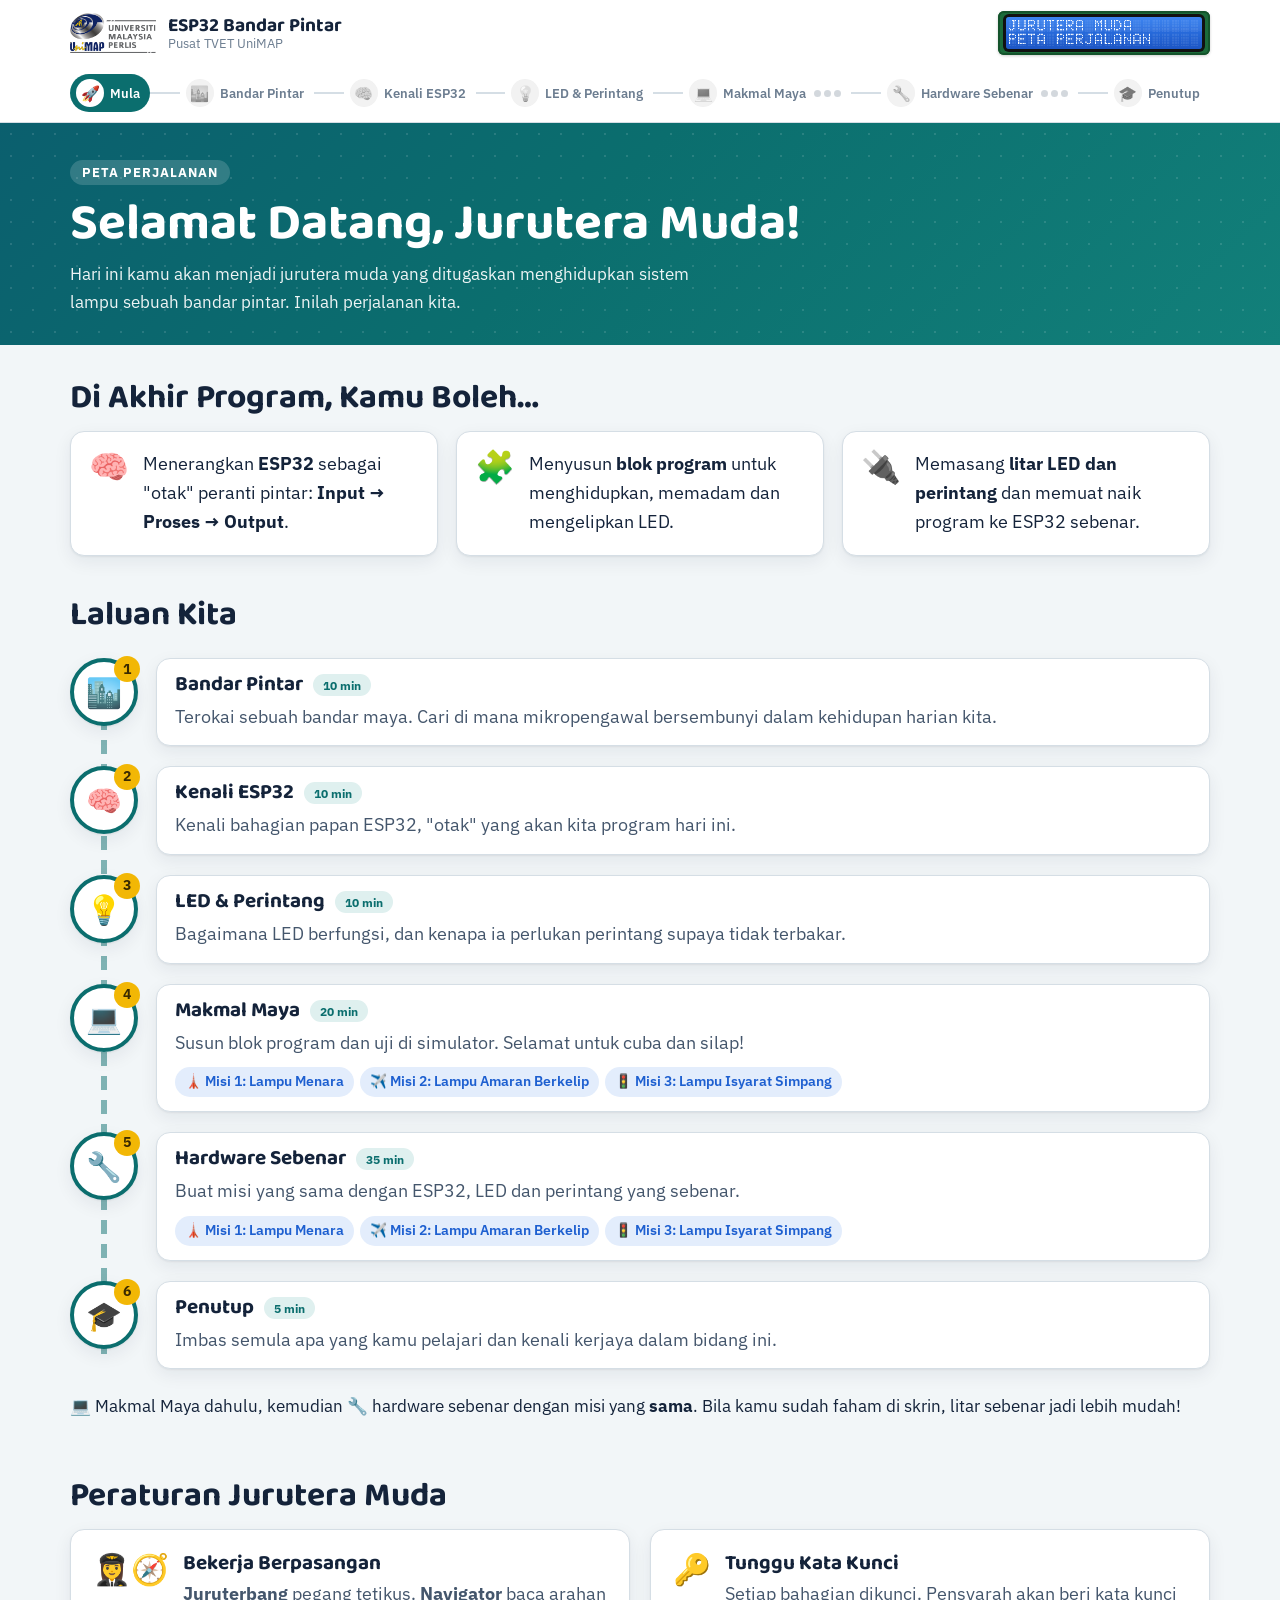
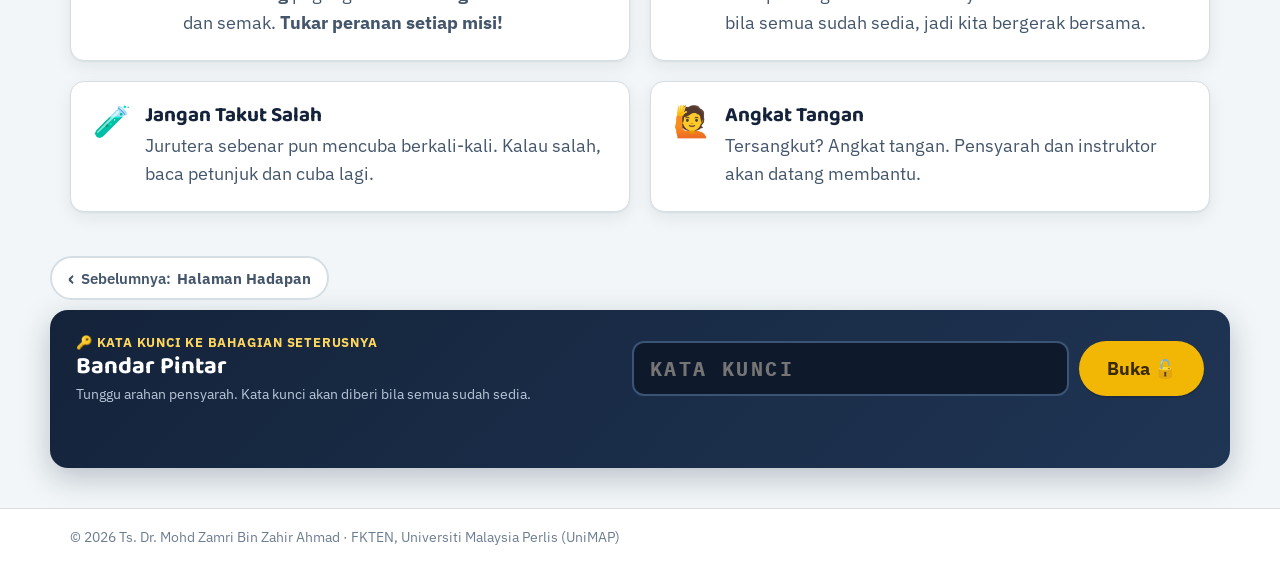
==== commit e44a4733: "Virtual lab: 4 stations per mission (1 assemble on a virtual bench: drag the ESP32, USB, resistors a" ====
--- a/bandar.html
+++ b/bandar.html
@@ -7,13 +7,13 @@
 <link rel="preconnect" href="https://fonts.googleapis.com">
 <link rel="preconnect" href="https://fonts.gstatic.com" crossorigin>
 <link href="https://fonts.googleapis.com/css2?family=Baloo+2:wght@600;700;800&family=IBM+Plex+Mono:wght@500;600&family=IBM+Plex+Sans:wght@400;600;700&display=swap" rel="stylesheet">
-<link rel="stylesheet" href="assets/css/site.css?v=5">
-<link rel="stylesheet" href="assets/css/pages.css?v=5">
+<link rel="stylesheet" href="assets/css/site.css?v=15">
+<link rel="stylesheet" href="assets/css/pages.css?v=15">
 
 <link rel="icon" href="assets/img/icon.svg" type="image/svg+xml">
-<script src="assets/js/config.js?v=5" defer></script>
-<script src="assets/js/core.js?v=5" defer></script>
-<script src="assets/js/city.js?v=5" defer></script>
+<script src="assets/js/config.js?v=15" defer></script>
+<script src="assets/js/core.js?v=15" defer></script>
+<script src="assets/js/city.js?v=15" defer></script>
 </head>
 <body data-step="bandar">
 <main id="main"></main>
--- a/assets/css/site.css
+++ b/assets/css/site.css
@@ -199,3 +199,12 @@
 }
 .gnote { margin-top: 14px; background: var(--green-soft); border: 2px solid #9bd8b3; border-radius: 12px; padding: 12px 14px; }
 .gnote p { margin: 0 0 8px; }
+.gate-prev { display: inline-flex; align-items: center; gap: 6px; margin: 0 0 10px; padding: 8px 16px; border-radius: 999px; background: #fff; border: 2px solid var(--rule); color: var(--ink-2); text-decoration: none; font-weight: 600; font-size: .95rem; }
+.gate-prev:hover { border-color: var(--teal); color: var(--teal); }
+.gate-prev span { font-size: 1.3rem; line-height: 1; }
+
+[hidden] { display: none !important; }
+#gate { width: 100%; }
+.seg { flex-wrap: nowrap; }
+.seg button { white-space: nowrap; }
+@media (max-width: 560px) { .seg button { padding: 7px 10px; font-size: .82rem; } }
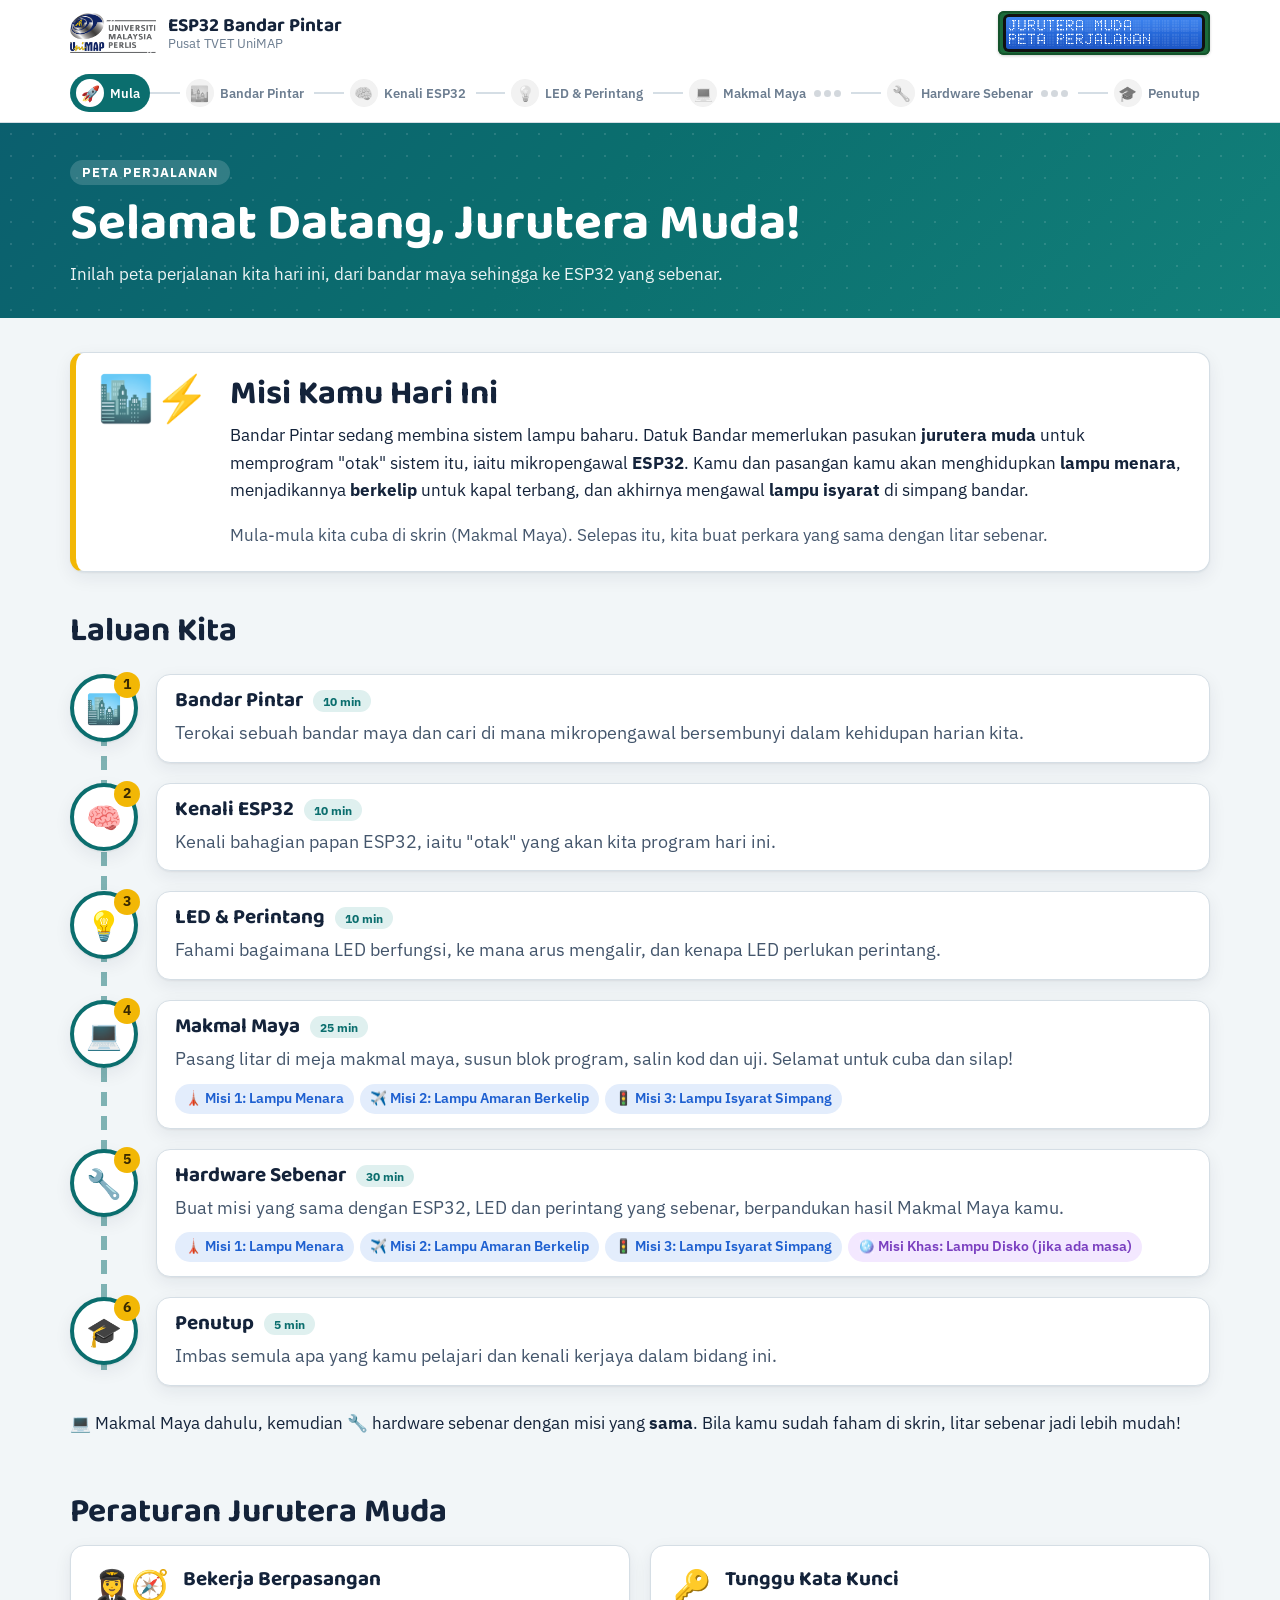
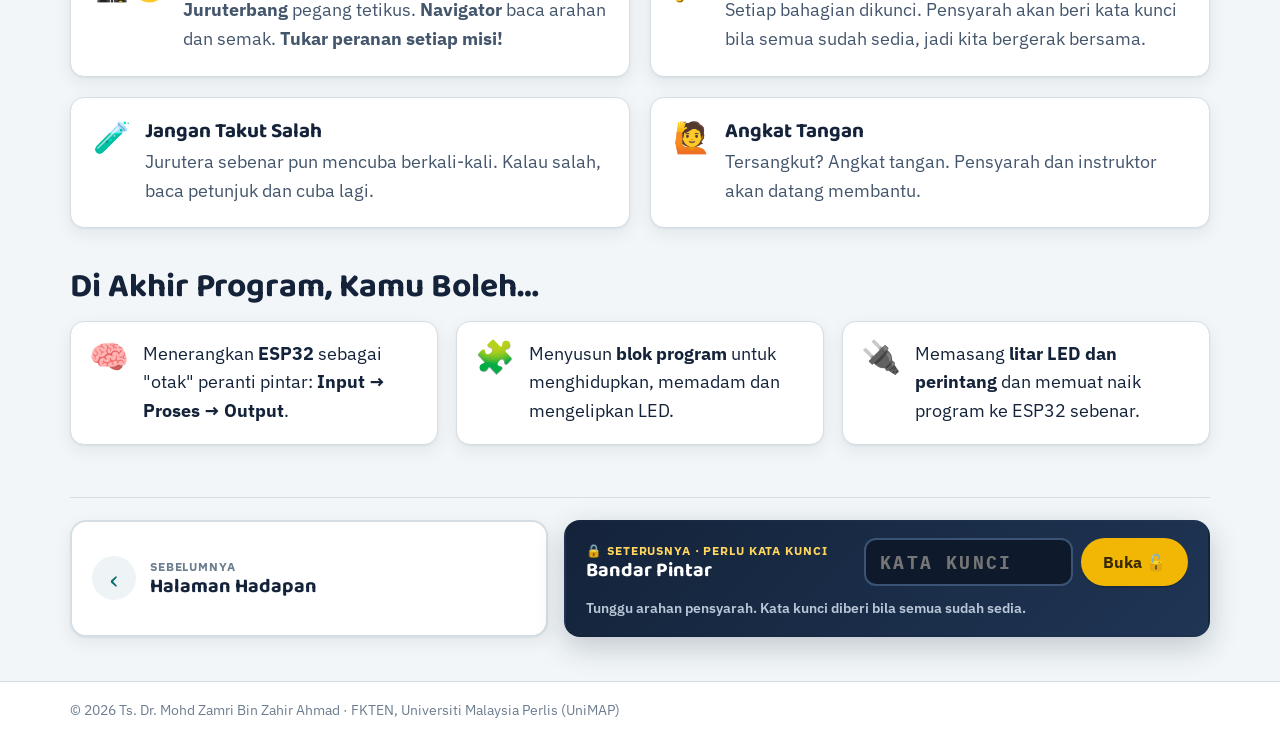
==== commit 1c26a337: "UI/UX round: one-row page bar, empty blocks, clearer bench with + / - and current flow, rebuilt LED " ====
--- a/bandar.html
+++ b/bandar.html
@@ -7,13 +7,13 @@
 <link rel="preconnect" href="https://fonts.googleapis.com">
 <link rel="preconnect" href="https://fonts.gstatic.com" crossorigin>
 <link href="https://fonts.googleapis.com/css2?family=Baloo+2:wght@600;700;800&family=IBM+Plex+Mono:wght@500;600&family=IBM+Plex+Sans:wght@400;600;700&display=swap" rel="stylesheet">
-<link rel="stylesheet" href="assets/css/site.css?v=15">
-<link rel="stylesheet" href="assets/css/pages.css?v=15">
+<link rel="stylesheet" href="assets/css/site.css?v=18">
+<link rel="stylesheet" href="assets/css/pages.css?v=18">
 
 <link rel="icon" href="assets/img/icon.svg" type="image/svg+xml">
-<script src="assets/js/config.js?v=15" defer></script>
-<script src="assets/js/core.js?v=15" defer></script>
-<script src="assets/js/city.js?v=15" defer></script>
+<script src="assets/js/config.js?v=18" defer></script>
+<script src="assets/js/core.js?v=18" defer></script>
+<script src="assets/js/city.js?v=18" defer></script>
 </head>
 <body data-step="bandar">
 <main id="main"></main>
--- a/assets/css/site.css
+++ b/assets/css/site.css
@@ -208,3 +208,43 @@
 .seg { flex-wrap: nowrap; }
 .seg button { white-space: nowrap; }
 @media (max-width: 560px) { .seg button { padding: 7px 10px; font-size: .82rem; } }
+
+/* ---------- Bar halaman (Sebelumnya | Seterusnya) dalam satu baris ---------- */
+#gate { padding: 18px 20px 44px; }
+.pager { display: grid; grid-template-columns: minmax(0, 1fr) minmax(0, 1.35fr); gap: 16px; align-items: stretch; border-top: 1px solid var(--rule); padding-top: 22px; }
+.pager.last { grid-template-columns: minmax(0, 1fr) minmax(0, 1.35fr); }
+.pg { display: flex; align-items: center; gap: 14px; min-width: 0; border-radius: 16px; padding: 16px 20px; text-decoration: none; color: var(--ink); background: var(--surface); border: 2px solid var(--rule); box-shadow: var(--sh); transition: border-color .15s, transform .15s, box-shadow .15s; }
+.pg-none { visibility: hidden; }
+.pg-tx { display: flex; flex-direction: column; min-width: 0; flex: 1; }
+.pg-k { font: 700 .78rem var(--sans); letter-spacing: .07em; text-transform: uppercase; color: var(--ink-3); }
+.pg strong { font-family: var(--fun); font-size: 1.25rem; line-height: 1.2; overflow-wrap: break-word; }
+.pg-arr { flex: none; display: grid; place-items: center; width: 44px; height: 44px; border-radius: 50%; font-size: 1.7rem; line-height: 1; background: #eef3f6; color: var(--teal); transition: transform .15s; }
+a.pg-prev:hover { border-color: var(--teal); }
+a.pg-prev:hover .pg-arr { transform: translateX(-3px); }
+.pg-next { justify-content: flex-end; text-align: right; background: linear-gradient(135deg, var(--teal), #12807a); border-color: transparent; color: #fff; }
+.pg-next .pg-k { color: #bfe9e4; }
+.pg-next .pg-arr { background: #fff; color: var(--teal); }
+.pg-next:hover { transform: translateY(-2px); box-shadow: 0 10px 24px rgba(11,110,110,.3); color: #fff; }
+.pg-next:hover .pg-arr { transform: translateX(3px); }
+.pg-lock { flex-wrap: wrap; gap: 10px 14px; background: linear-gradient(135deg, #14233a, #1f3554); border-color: transparent; color: #fff; box-shadow: 0 10px 30px rgba(20,35,58,.22); }
+.pg-lock .pg-k { color: #ffd75e; }
+.pg-lock .pg-tx { flex: 1 1 200px; }
+.pg-lock .gate-in { display: flex; gap: 8px; flex: 1 1 260px; min-width: 0; }
+.pg-lock .gate-in input { flex: 1; min-width: 0; width: 100%; font: 700 1.15rem var(--mono); letter-spacing: .12em; text-transform: uppercase; padding: 10px 14px; border-radius: 12px; border: 2px solid #3b5374; background: #0e1a2b; color: #fff; }
+.pg-lock .gate-in input:focus { border-color: #ffd75e; outline: none; }
+.pg-lock .btn { background: var(--amber-2); color: #3a2a00; flex: none; }
+.pg-lock .gate-msg { flex-basis: 100%; margin: 0; font-size: .9rem; font-weight: 600; color: #b9c7d8; min-height: 1.3em; }
+.pg-lock .gate-msg.bad { color: #ff9d8f; }
+.pg-lock .gate-msg.ok { color: #8ff0b4; }
+@media (max-width: 760px) {
+  .pager, .pager.last { grid-template-columns: 1fr; gap: 10px; }
+  .pager .pg-prev { order: 2; padding: 10px 14px; box-shadow: none; }
+  .pager .pg-prev strong { font-size: 1.02rem; }
+  .pager .pg-prev .pg-arr { width: 34px; height: 34px; font-size: 1.3rem; }
+  .pg-none { display: none; }
+  .pg-lock .gate-in { flex-basis: 100%; }
+}
+
+/* ---------- Lebar teks: isi kad, mudah dibaca ---------- */
+.lead { max-width: none; }
+.hero p { max-width: none; }
--- a/assets/css/pages.css
+++ b/assets/css/pages.css
@@ -224,3 +224,76 @@
 .thanks { font-weight: 600; line-height: 1.7; }
 .small-mut { color: var(--ink-3); font-size: .9rem; margin: 0; }
 .lcd-scene .wire { filter: drop-shadow(0 0 1.5px rgba(255,255,255,.55)); }
+.story { display: flex; gap: 20px; align-items: flex-start; border-left: 6px solid var(--amber-2); }
+.story h2 { margin-bottom: 8px; }
+.story p { font-size: 1.08rem; }
+.story-i { font-size: 2.8rem; line-height: 1; flex: none; }
+.story-s { margin: 0; color: var(--ink-2); }
+.mchip.bonus { background: #f3e8ff; color: #7a3fc0; }
+@media (max-width: 560px) { .story { flex-direction: column; gap: 6px; } }
+
+/* ===== LED: tanda + / −, anak panah arus ===== */
+.term { stroke: #fff; stroke-width: 2; } .term.pos { fill: #d22c20; } .term.neg { fill: #2f6fe0; }
+.tsign { font: 800 20px var(--sans); } .tsign.pos { fill: #d22c20; } .tsign.neg { fill: #2f6fe0; } .tsign.sm { font-size: 15px; }
+.tsub { fill: var(--ink-3); font: 700 10.5px var(--sans); }
+.arr { fill: #d22c20; }
+.xmark { fill: var(--ink-3); font: 700 12px var(--sans); }
+.hl-s.light { fill: #b8c8d8; }
+.la-t.pos { fill: #d22c20; } .la-t.neg, .la-big.neg { fill: #2f6fe0; }
+/* ===== Analogi air ===== */
+.water-h { display: flex; justify-content: space-between; align-items: center; gap: 10px; flex-wrap: wrap; margin-bottom: 8px; }
+.water-h h3 { margin: 0; }
+#waterSvg { width: 100%; height: auto; display: block; background: linear-gradient(#f4f9ff, #eaf3fb); border-radius: 12px; }
+.tank { fill: #dfe7ee; stroke: #8a99a8; stroke-width: 3; }
+.wt-big { fill: #fff; font: 800 22px var(--fun); }
+.pipe { fill: none; stroke: #9fb0bf; stroke-linecap: butt; stroke-linejoin: round; }
+.narrow { fill: none; stroke: #b07300; stroke-width: 2.5; stroke-dasharray: 6 4; }
+.wflow { fill: none; stroke: #4ea3ff; stroke-width: 10; stroke-dasharray: 10 14; stroke-linecap: round; stroke-linejoin: round; animation: wfl 1.4s linear infinite; opacity: .9; }
+.wflow.fast { stroke-width: 18; stroke: #2f7cf0; animation-duration: .3s; }
+.wflow.stop { animation-play-state: paused; opacity: .5; }
+@keyframes wfl { to { stroke-dashoffset: -48; } }
+.wsq { fill: none; stroke: #2f7cf0; stroke-dasharray: 4 6; animation: wfl 1.4s linear infinite; }
+.wheel { transform-origin: 0 0; }
+.wheel.ok { animation: spin 2.4s linear infinite; }
+.wheel.vfast { animation: spin .22s linear infinite; }
+.wheel.broke { animation: none; transform: rotate(18deg); }
+.wb { stroke: #7a4a1e; stroke-width: 9; stroke-linecap: round; }
+.wheel.broke .wb { stroke: #9b2a22; }
+.wh { fill: #c58b5a; stroke: #7a4a1e; stroke-width: 3; }
+.crack { fill: none; stroke: #c8372d; stroke-width: 4; stroke-linejoin: round; }
+.pump { fill: #fff; stroke: #8a99a8; stroke-width: 3; } .pump-t { fill: #5b6670; font: 800 22px var(--sans); }
+.wlab circle { fill: var(--amber-2); stroke: #fff; stroke-width: 2; } .wlab text { fill: #3a2a00; font: 800 13px var(--sans); text-anchor: middle; }
+.wl { fill: var(--ink); font: 700 13px var(--sans); paint-order: stroke; stroke: #f4f9ff; stroke-width: 4px; }
+.wboom { font: 800 20px var(--fun); fill: #c8372d; }
+.water-st { margin: 12px 0 0; padding: 10px 14px; border-radius: 12px; }
+.water-st.ok { background: var(--green-soft); } .water-st.warn { background: #ffe9d6; } .water-st.bad { background: #fde2df; }
+.map-h { margin: 22px 0 10px; }
+.amap { display: grid; gap: 8px; }
+.am { display: grid; grid-template-columns: 34px minmax(0, 1fr) 30px minmax(0, 1fr); align-items: center; gap: 10px; background: var(--surface); border: 1px solid var(--rule); border-radius: 12px; padding: 10px 14px; }
+.am-n { display: grid; place-items: center; width: 28px; height: 28px; border-radius: 50%; background: var(--amber-2); color: #3a2a00; font-weight: 800; }
+.am-x { color: var(--teal); font-size: 1.3rem; text-align: center; }
+.am-b { background: var(--teal-soft); border-radius: 8px; padding: 6px 10px; }
+@media (max-width: 640px) { .am { grid-template-columns: 30px minmax(0, 1fr); } .am-x { display: none; } .am-b { grid-column: 2; } }
+.mt { margin-top: 18px; }
+.pol svg { max-width: 440px; }
+.wsq.fast { stroke: #2f7cf0; stroke-dasharray: 10 14; animation-duration: .3s; }
+.term.off { fill: #8a99a8; } .tsign.offt { fill: #8a99a8; } .hl-v.off { fill: #8a99a8; }
+.hl-halo { fill: #ff3b2f; opacity: .3; filter: blur(6px); }
+.hl-led { fill: #3a1512; } .hl-led.on { fill: #ff4a3d; stroke: #fff; filter: drop-shadow(0 0 16px #ff3b2f); }
+.hl-demo svg { max-width: 460px; }
+
+/* Penutup: kerjaya dan gaji */
+.job { align-items: flex-start; } .job-i { font-size: 2.2rem; line-height: 1; } .job-b { flex: 1; min-width: 0; }
+.job-q { margin: 6px 0 0 !important; font-size: .9rem; color: var(--ink-3) !important; }
+.sal { margin-top: 12px; display: grid; gap: 8px; }
+.sal-r { display: grid; grid-template-columns: 150px minmax(0, 1fr) auto; align-items: center; gap: 10px; font-size: .92rem; }
+.sal-l { color: var(--ink-2); font-weight: 600; }
+.sal-r strong { font-family: var(--mono); font-size: .92rem; white-space: nowrap; }
+.sal-bar { position: relative; height: 12px; border-radius: 6px; background: #e7edf1; overflow: hidden; }
+.sal-bar i { position: absolute; top: 0; bottom: 0; border-radius: 6px; }
+.sal-bar.a i { background: linear-gradient(90deg, #7fd3c7, var(--teal)); }
+.sal-bar.b i { background: linear-gradient(90deg, #ffd75e, #e08a00); }
+.sal-note { margin-top: 16px; background: var(--amber-soft); border-left: 5px solid var(--amber-2); border-radius: 0 12px 12px 0; padding: 12px 16px; }
+.sal-note small { color: var(--ink-3); display: block; margin-top: 4px; }
+@media (max-width: 560px) { .sal-r { grid-template-columns: 1fr auto; } .sal-r .sal-bar { grid-column: 1 / -1; grid-row: 2; } }
+@media (max-width: 560px) { .job { flex-direction: column; gap: 6px; } .job-b { width: 100%; } .sal-r strong { font-size: .85rem; } .card.job { padding: 18px; } }
